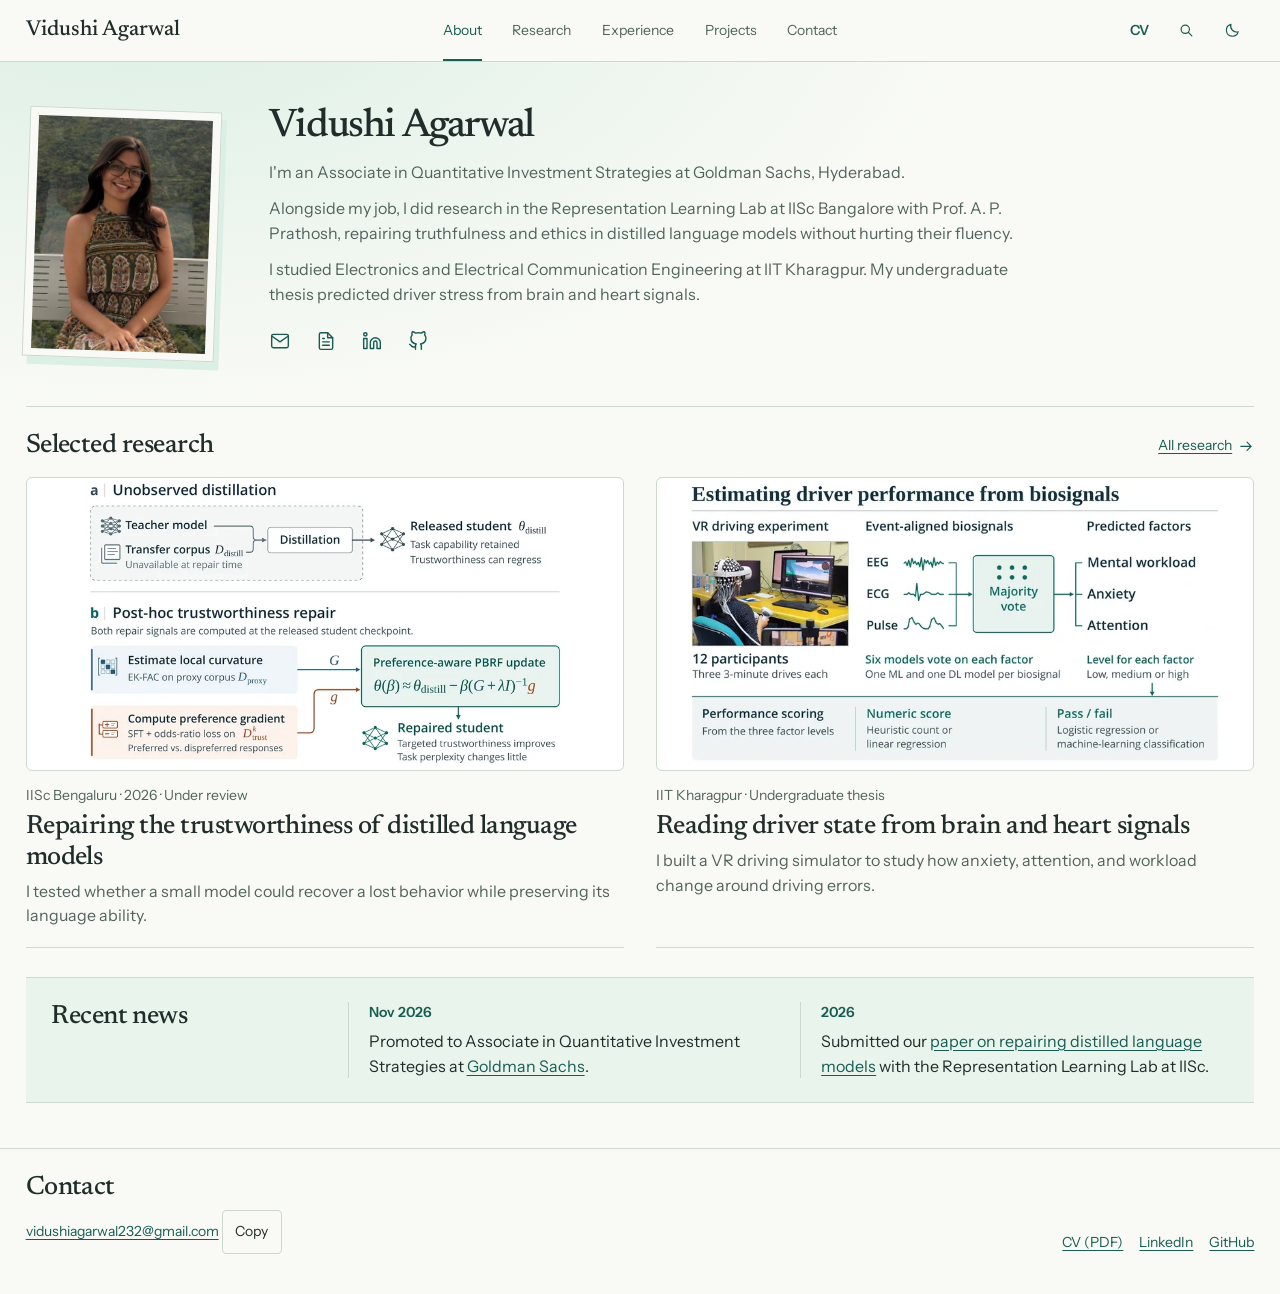
==== index.html @ 4d46fad3 "Publish personal website Five pages (About, Research, Experience, Projects, Contact) with a 404 page" ====
<!doctype html>
<html lang="en"><head><meta charset="utf-8"><meta name="viewport" content="width=device-width,initial-scale=1">
<link rel="preload" href="assets/fonts/newsreader.woff2" as="font" type="font/woff2" crossorigin><link rel="preload" href="assets/fonts/instrument-sans.woff2" as="font" type="font/woff2" crossorigin>
<link rel="icon" href="favicon.svg" type="image/svg+xml"><meta name="theme-color" content="#f9faf5">
<meta property="og:title" content="Vidushi Agarwal"><meta property="og:description" content="Vidushi Agarwal’s research on language model updates, biosignals, and machine learning systems."><meta property="og:type" content="website"><meta property="og:site_name" content="Vidushi Agarwal"><meta property="og:image" content="https://25-vidushi.github.io/assets/vidushi.jpg">
<title>Vidushi Agarwal</title><meta name="description" content="Vidushi Agarwal’s research on language model updates, biosignals, and machine learning systems.">
<script>try{const t=localStorage.getItem('theme');document.documentElement.dataset.theme=t||(matchMedia('(prefers-color-scheme:dark)').matches?'dark':'light')}catch{}</script>
<link href="styles.css?v=13" rel="stylesheet"><script src="site.js?v=13" defer></script></head>
<body><a class="skip" href="#main">Skip to content</a><header class="masthead"><div class="wrap bar">
  <a class="brand" href="index.html" aria-label="Vidushi Agarwal, home">Vidushi Agarwal</a>
  <nav id="nav" aria-label="Main navigation">
    <a href="index.html" aria-current="page">About</a>
    <a href="research.html">Research</a>
    <a href="experience.html">Experience</a>
    <a href="projects.html">Projects</a>
    <a href="contact.html">Contact</a>
  </nav>
  <div class="tools">
    <a href="assets/vidushi-agarwal-cv.pdf" aria-label="Read CV (PDF)" title="Read CV (PDF)">CV</a>
    <button id="search" aria-label="Search site" title="Search site (⌘/Ctrl K)"><svg class="icon" viewBox="0 0 24 24" aria-hidden="true"><circle cx="10.5" cy="10.5" r="6"/><path d="m15 15 5 5"/></svg></button>
    <button id="theme" aria-label="Dark mode" title="Dark mode" aria-pressed="false"><svg class="icon" viewBox="0 0 24 24" aria-hidden="true"><path class="moon" d="M20.6 14A8.5 8.5 0 0 1 10 3.4 8.7 8.7 0 1 0 20.6 14Z"/><g class="sun"><circle cx="12" cy="12" r="4"/><path d="M12 2v2m0 16v2M2 12h2m16 0h2M5 5l1.5 1.5m11 11L19 19M5 19l1.5-1.5m11-11L19 5"/></g></svg></button>
  </div>
</div></header>
<main id="main" class="wrap index"><section class="hero"><div class="intro"><h1>Vidushi Agarwal</h1>
<p>I'm an Associate in Quantitative Investment Strategies at Goldman Sachs, Hyderabad.</p>
<p>Alongside my job, I did research in the Representation Learning Lab at IISc Bangalore with Prof. A. P. Prathosh, repairing truthfulness and ethics in distilled language models without hurting their fluency.</p>
<p>I studied Electronics and Electrical Communication Engineering at IIT Kharagpur. My undergraduate thesis predicted driver stress from brain and heart signals.</p>
<div class="profile-links" role="group" aria-label="Contact and profiles">
  <a href="mailto:vidushiagarwal232@gmail.com" aria-label="Email Vidushi" title="Email Vidushi"><svg class="feather" aria-hidden="true" focusable="false"><use href="assets/feather.svg#mail"></use></svg></a>
  <a href="assets/vidushi-agarwal-cv.pdf" aria-label="Read CV (PDF)" title="Read CV (PDF)"><svg class="feather" aria-hidden="true" focusable="false"><use href="assets/feather.svg#file-text"></use></svg></a>
  <a href="https://www.linkedin.com/in/vidushi-agarwal-va/" aria-label="LinkedIn profile" title="LinkedIn profile"><svg class="feather" aria-hidden="true" focusable="false"><use href="assets/feather.svg#linkedin"></use></svg></a>
  <a href="https://github.com/25-vidushi" aria-label="GitHub profile" title="GitHub profile"><svg class="feather" aria-hidden="true" focusable="false"><use href="assets/feather.svg#github"></use></svg></a>
</div></div>
<div class="portrait"><img src="assets/vidushi.jpg" width="360" height="480" alt="Vidushi Agarwal outdoors"></div></section>
<section id="selected"><div class="section-heading"><h2>Selected research</h2><a href="research.html">All research <svg class="icon" viewBox="0 0 24 24" aria-hidden="true" fill="none" stroke="currentColor" stroke-width="1.65" stroke-linecap="round" stroke-linejoin="round"><path d="M4 12h15m-6-6 6 6-6 6"/></svg></a></div>
<div class="teasers">
<a class="teaser" href="research.html#p-distill"><img src="assets/trustworthiness-repair-800.webp" srcset="assets/trustworthiness-repair-800.webp 800w, assets/trustworthiness-repair.webp 1584w" sizes="(max-width: 760px) 100vw, 50vw" alt="Distillation and repair workflow. Proxy text estimates curvature, and preference pairs guide the update to the released student model." width="1584" height="960" decoding="async"><div><p class="meta">IISc Bengaluru · 2026 · Under review</p><h3>Repairing the trustworthiness of distilled language models</h3><p>I tested whether a small model could recover a lost behavior while preserving its language ability.</p></div></a>
<a class="teaser" href="research.html#p-bio"><img src="assets/driver-performance-800.webp" srcset="assets/driver-performance-800.webp 800w, assets/driver-performance.webp 1600w" sizes="(max-width: 760px) 100vw, 50vw" alt="VR driving experiment. Six models combine EEG, ECG and pulse signals to estimate workload, anxiety and attention." width="1600" height="857" decoding="async"><div><p class="meta">IIT Kharagpur · Undergraduate thesis</p><h3>Reading driver state from brain and heart signals</h3><p>I built a VR driving simulator to study how anxiety, attention, and workload change around driving errors.</p></div></a></div></section>
<section class="news" aria-labelledby="news-title">
  <h2 id="news-title">Recent news</h2>
  <ul>
    <li><time datetime="2026-11">Nov 2026</time><p>Promoted to Associate in Quantitative Investment Strategies at <a href="experience.html">Goldman Sachs</a>.</p></li>
    <li><time datetime="2026">2026</time><p>Submitted our <a href="research.html#p-distill">paper on repairing distilled language models</a> with the Representation Learning Lab at IISc.</p></li>
  </ul>
</section></main>
<footer class="wrap" id="contact"><div><h2>Contact</h2><a id="email-address" href="mailto:vidushiagarwal232@gmail.com">vidushiagarwal232@gmail.com</a> <button id="copy" type="button" aria-live="polite">Copy</button></div>
<div class="profiles"><a href="assets/vidushi-agarwal-cv.pdf">CV (PDF)</a><a href="https://www.linkedin.com/in/vidushi-agarwal-va/">LinkedIn</a><a href="https://github.com/25-vidushi">GitHub</a></div></footer>
<dialog id="finder" aria-label="Search site"><form method="dialog"><label for="query">Search the site</label><button aria-label="Close search">×</button></form><input type="search" id="query" placeholder="Search roles, projects, or papers"><ul id="results"></ul></dialog></body></html>
---- styles.css ----
@font-face {
  font-family: Newsreader;
  src: url("assets/fonts/newsreader.woff2") format("woff2");
  font-style: normal;
  font-weight: 200 800;
  font-display: swap;
}
@font-face {
  font-family: "Instrument Sans";
  src: url("assets/fonts/instrument-sans.woff2") format("woff2");
  font-style: normal;
  font-weight: 400 700;
  font-display: swap;
}
:root {
  color-scheme: light;
  --paper: #f9faf5;
  --ink: #202d2b;
  --soft: #52635e;
  --accent: #185c54;
  --on-accent: #fff;
  --line: #cdd8cf;
  --wash: #dcefe5;
  --lilac: #ebe7f6;
  --gutter: clamp(1rem, 2vw, 2rem);
  --title-size: 2.5rem;
  --heading-size: 1.65rem;
  --subheading-size: 1.18rem;
  --body-size: 1rem;
  --small-size: .875rem;
  --serif: Newsreader, Georgia, serif;
  --sans: "Instrument Sans", Arial, sans-serif;
}
:root[data-theme="dark"] {
  color-scheme: dark;
  --paper: #19211f;
  --ink: #eef2e9;
  --soft: #b2c1b9;
  --accent: #a1d7c6;
  --on-accent: #142c25;
  --line: #394b43;
  --wash: #243e33;
  --lilac: #35333f;
}
* { box-sizing: border-box; }
body { min-height: 100vh; margin: 0; color: var(--ink); font: 400 var(--body-size)/1.55 var(--sans); background: radial-gradient(ellipse 60rem 30rem at 10% -1rem,var(--wash),transparent 88%),var(--paper); }
h1,h2,h3,p,dl,dd,ul,figure { margin: 0; }
h1,h2,h3,.brand { font-family: var(--serif); font-weight: 500; }
h1 { font-size: var(--title-size); line-height: 1.1; letter-spacing: -.035em; }
h2,.teaser h3 { font-size: var(--heading-size); line-height: 1.15; letter-spacing: -.02em; }
h3 { font-size: var(--subheading-size); line-height: 1.3; }
a { color: var(--accent); text-decoration-thickness: 1px; text-underline-offset: .2em; }
a:hover { text-decoration: underline; }
button,input { font: inherit; color: inherit; }
button { cursor: pointer; }
button,a,input,summary { -webkit-tap-highlight-color: transparent; }
:focus-visible { outline: 2px solid var(--accent); outline-offset: 4px; }
img { max-width: 100%; display: block; height: auto; }
.icon { width: 1.04rem; height: 1.04rem; flex: none; }
.wrap { width: 100%; padding-inline: var(--gutter); }
.skip { position: absolute; top: -8rem; left: 1rem; }
.skip:focus { position: fixed; top: .4rem; z-index: 20; background: var(--paper); padding: .5rem; }
.masthead { position: sticky; top: 0; z-index: 8; background: var(--paper); border-bottom: 1px solid var(--line); }
html { scroll-padding-top: 5rem; }
.bar { display: grid; grid-template-columns: 1fr auto 1fr; align-items: center; }
.brand { white-space: nowrap; justify-self: start; color: var(--ink); font-size: 1.35rem; text-decoration: none; }
#nav,.tools,.section-heading,.profiles { display: flex; align-items: center; }
#nav { gap: clamp(.25rem,1.4vw,1.4rem); }
#nav a { position: relative; display: grid; align-items: center; padding: 0 .4rem; height: 3.8rem; color: var(--soft); font-size: var(--small-size); text-decoration: none; }
#nav a:hover,#nav a[aria-current] { color: var(--accent); }
#nav a:hover { text-decoration: underline; }
#nav a[aria-current]::after { position: absolute; content: ""; height: 2px; bottom: 0; inset-inline: .4rem; background: currentColor; }
.tools { justify-self: end; gap: .15rem; }
.tools button,.tools a { display: grid; place-items: center; width: 2.75rem; height: 2.75rem; padding: 0; border: 0; border-radius: 50%; background: transparent; color: var(--accent); }
.tools a { font-size: var(--small-size); font-weight: 600; text-decoration: none; }
.tools button:hover,.tools a:hover { background: var(--wash); }
.tools .icon { fill: none; stroke: currentColor; stroke-width: 1.7; stroke-linecap: round; stroke-linejoin: round; }
.sun,[data-theme="dark"] .moon { display: none; }
[data-theme="dark"] .sun { display: inline; }
main { padding-block: 2.7rem 2.8rem; }
main.index { padding-top: 0; }
.hero { display: grid; grid-template-columns: clamp(9rem, 15vw, 13rem) minmax(0, 68ch); align-items: center; gap: clamp(1.75rem, 4vw, 4rem); padding-block: 2.7rem; }
.intro { grid-column: 2; grid-row: 1; }
.intro p { color: var(--soft); margin-top: .7rem; }
.portrait { grid-column: 1; grid-row: 1; transform: rotate(2deg); border: 1px solid var(--line); padding: .48rem; background: var(--paper); box-shadow: 5px 8px 0 var(--wash); }
.portrait img { width: 100%; }
.feather { width: 1.25rem; height: 1.25rem; fill: none; stroke: currentColor; stroke-width: 1.7; stroke-linecap: round; stroke-linejoin: round; }
.profile-links { display: flex; gap: .125rem; margin: .75rem 0 0 -.65rem; }
.profile-links a { display: grid; place-items: center; width: 2.75rem; height: 2.75rem; color: var(--accent); border-radius: 50%; }
.profile-links a:hover,.profile-links a:focus-visible { background: var(--wash); }
.section-heading { justify-content: space-between; gap: 1rem; padding: 1.5rem 0 1rem; border-top: 1px solid var(--line); }
.section-heading a { display: inline-flex; align-items: center; gap: .35rem; font-size: var(--small-size); }
.teasers { display: grid; grid-template-columns: repeat(2, minmax(0, 1fr)); gap: clamp(1rem, 2.5vw, 2.5rem); }
.teaser { display: flex; flex-direction: column; gap: .85rem; color: inherit; text-decoration: none; padding-bottom: 1.2rem; border-bottom: 1px solid var(--line); }
.teaser img { width: 100%; height: clamp(12rem, 23vw, 21rem); object-fit: contain; background: white; border: 1px solid var(--line); border-radius: 6px; }
.teaser h3 { margin: .35rem 0; }
.teaser:hover { text-decoration: none; }
.teaser:hover h3 { color: var(--accent); text-decoration: underline; }
.teaser p:last-child { color: var(--soft); max-width: 60ch; }
.meta,.byline,figcaption,.news time { font-size: var(--small-size); color: var(--soft); }
.news { display: grid; grid-template-columns: minmax(12rem,.6fr) 2fr; gap: 2rem; padding: 1.5rem clamp(1rem,2vw,2rem); margin-top: 1.8rem; background: color-mix(in srgb, var(--wash) 55%, var(--paper)); border-block: 1px solid var(--line); }
.news ul,#results { list-style: none; padding: 0; }
.news ul { display: grid; grid-template-columns: repeat(2,minmax(0,1fr)); gap: 1.5rem; }
.news li { border-inline-start: 1px solid var(--line); padding-inline-start: 1.25rem; }
.news time { display: block; color: var(--accent); font-weight: 600; margin-bottom: .3rem; }
.news p { max-width: 42ch; }
footer { display: flex; justify-content: space-between; align-items: flex-end; flex-wrap: wrap; border-top: 1px solid var(--line); gap: 1rem; padding: 1.5rem 0 2.5rem; }
footer h2 { margin-bottom: .4rem; }
footer a { font-size: var(--small-size); }
.profiles { gap: 1rem; }
#copy { min-height: 2.75rem; background: transparent; border: 1px solid var(--line); border-radius: 4px; padding: .3rem .8rem; font-size: var(--small-size); }
.colophon-only { color: var(--soft); font-size: var(--small-size); }
.contact-page { display: grid; grid-template-columns: clamp(12rem,22vw,19rem) minmax(0,46rem); gap: clamp(2rem,6vw,6rem); align-items: center; min-height: calc(100vh - 14rem); padding-block: clamp(2.5rem,6vw,5rem); }
.contact-photo { margin: 0; padding: .5rem; background: var(--paper); border: 1px solid var(--line); box-shadow: 6px 9px 0 var(--wash); transform: rotate(-2deg); }
.contact-photo img { width: 100%; aspect-ratio: 3/4; object-fit: cover; border-radius: 0; }
.contact-body .opening { margin-bottom: 1.6rem; max-width: 52ch; }
.contact-links { display: grid; grid-template-columns: repeat(2,minmax(0,1fr)); gap: .75rem; list-style: none; padding: 0; margin: 0; }
.contact-links li { display: flex; align-items: stretch; min-width: 0; background: var(--paper); border: 1px solid var(--line); border-radius: 12px; transition: border-color 160ms ease-out, transform 160ms ease-out; }
.contact-links li:hover,.contact-links li:focus-within { border-color: var(--accent); }
.contact-links a { flex: 1; display: flex; align-items: center; gap: .85rem; min-width: 0; min-height: 4.2rem; padding: .7rem 1rem; color: var(--ink); text-decoration: none; }
.contact-links a:hover .contact-value { color: var(--accent); text-decoration: underline; }
.contact-links a > .feather:first-child { width: 1.3rem; height: 1.3rem; color: var(--accent); }
.contact-links a > span { display: grid; min-width: 0; }
.contact-label { font-size: var(--small-size); color: var(--soft); }
.contact-value { font-weight: 600; overflow-wrap: break-word; }
.contact-go { width: 1rem; height: 1rem; margin-left: auto; color: var(--soft); transition: transform 160ms ease-out, color 160ms ease-out; }
.contact-links a:hover .contact-go { transform: translate(2px,-2px); color: var(--accent); }
.contact-links li.contact-email { grid-column: 1/-1; background: color-mix(in srgb, var(--wash) 55%, var(--paper)); }
.contact-email .contact-value { font: 500 clamp(1.15rem,2vw,1.45rem)/1.25 var(--serif); }
.contact-email #copy { flex: none; align-self: center; margin-right: .8rem; padding: .3rem 1rem; border-radius: 999px; background: var(--paper); color: var(--accent); font-weight: 600; }
.contact-email #copy:hover { background: var(--wash); }
.cv-download { display: inline-flex; align-items: center; gap: .55rem; min-height: 2.75rem; margin-top: 1.1rem; padding: .5rem 1.1rem; border-radius: 999px; background: var(--accent); color: var(--on-accent); font-weight: 600; text-decoration: none; transition: transform 160ms ease-out; }
.cv-download:hover { text-decoration: none; transform: translateY(-1px); }
.cv-download .feather { width: 1.1rem; height: 1.1rem; }
.contact-where { margin-top: 1.2rem; }
@media (max-width: 760px) { .contact-page { grid-template-columns: 1fr; gap: 1.6rem; min-height: 0; } .contact-photo { width: 9rem; padding: .3rem; } }
@media (max-width: 480px) { .contact-links { grid-template-columns: 1fr; } }
.opening { margin-top: .7rem; color: var(--soft); max-width: 63ch; }
.study { border-top: 1px solid var(--line); }
.study { padding-block: 1.8rem .6rem; margin-top: 1.6rem; scroll-margin-top: 1rem; }
.paper-head h2 { margin: .4rem 0; max-width: 40ch; }
.study { display: grid; grid-template-columns: minmax(0,1fr) minmax(0,1fr); align-items: start; gap: clamp(1.5rem,3vw,2.75rem); }
.study-text { max-width: 68ch; }
.study-text > p { margin-top: .7rem; }
.paper-head + p { margin-top: 1rem; }
.study figure { margin-top: .2rem; }
.figure-link { display: block; padding: .5rem; background: #fff; border: 1px solid var(--line); border-radius: 8px; cursor: zoom-in; transition: border-color 160ms ease-out, box-shadow 160ms ease-out; }
.figure-link:hover { border-color: var(--accent); box-shadow: 0 6px 20px -10px #1b2b2640; }
.figure-link img { border-radius: 3px; }
.details-body p+p { margin-top: .7rem; }
.note { margin-top: 1rem; padding: .9rem 1.1rem; background: var(--lilac); font: 500 var(--subheading-size)/1.4 var(--serif); border-radius: 4px; }
.note strong { font-weight: 600; color: var(--accent); font-variant-numeric: tabular-nums; }
figure img { width: 100%; border-radius: 6px; }
figcaption { margin-top: .45rem; }
details { margin-top: 1rem; }
summary { cursor: pointer; width: fit-content; padding: .5rem 0; color: var(--accent); font-weight: 600; }
.details-body { padding: .6rem 0; max-width: 70ch; }
.experience h1,.projects h1 { margin-bottom: 1.2rem; }
.career { display: grid; grid-template-columns: minmax(0,1.3fr) minmax(0,1fr); align-items: start; gap: clamp(2rem,5vw,5rem); }
.career-label { padding-bottom: .6rem; border-bottom: 1px solid var(--line); color: var(--soft); font: 600 var(--small-size)/1 var(--sans); letter-spacing: .06em; text-transform: uppercase; }
.org { display: grid; grid-template-columns: 3.5rem minmax(0,1fr); gap: 1.1rem; padding-block: 1.4rem; }
.org + .org { border-top: 1px solid var(--line); }
.org-logo { width: 3.5rem; height: 3.5rem; padding: .4rem; object-fit: contain; background: #fff; border: 1px solid var(--line); border-radius: 10px; }
.org-logo.fill { padding: 0; }
.org-body { max-width: 66ch; }
.org h3 { font-size: var(--heading-size); line-height: 1.15; letter-spacing: -.02em; }
.org h4 { margin: 0; font: 600 1rem/1.35 var(--sans); }
.org .meta { margin-top: .15rem; }
.points { list-style: disc; display: grid; gap: .35rem; margin-top: .55rem; padding-left: 1.1rem; }
.points li::marker { color: var(--accent); }
.roles { list-style: none; margin: 1rem 0 0; padding: 0; }
.roles > li { position: relative; padding: 0 0 1.1rem 1.4rem; }
.roles > li:last-child { padding-bottom: 0; }
.roles > li::before { content: ""; position: absolute; left: 0; top: .42rem; width: 9px; height: 9px; border-radius: 50%; background: var(--accent); }
.roles > li:not(:last-child)::after { content: ""; position: absolute; left: 4px; top: 1.15rem; bottom: -.2rem; width: 1px; background: var(--line); }
.org-link { display: inline-block; margin-top: .7rem; font-size: var(--small-size); font-weight: 600; }
.org-link .feather { width: .9rem; height: .9rem; vertical-align: -.12rem; }
.block { margin-top: 2.6rem; }
.projects .opening { margin-top: -.5rem; }
.block > .career-label { margin-bottom: 1.2rem; }
.project-grid { display: grid; grid-template-columns: repeat(2,minmax(0,1fr)); gap: clamp(1rem,2.5vw,2rem); }
.project,.degree { padding: clamp(1.1rem,2vw,1.6rem); background: color-mix(in srgb, var(--wash) 30%, var(--paper)); border: 1px solid var(--line); border-radius: 12px; }
.project { display: flex; flex-direction: column; gap: .5rem; min-width: 0; }
.project h3 { font-size: var(--heading-size); line-height: 1.15; letter-spacing: -.02em; }
.project-lead { font: 400 var(--subheading-size)/1.4 var(--serif); max-width: 46ch; }
.project .points { margin-top: .2rem; max-width: 62ch; }
.chips { display: flex; flex-wrap: wrap; gap: .4rem; list-style: none; padding: 0; margin: .3rem 0 0; }
.chips li { padding: .2rem .6rem; border: 1px solid var(--line); border-radius: 999px; background: var(--paper); color: var(--soft); font-size: .8rem; }
.degree { display: grid; grid-template-columns: auto minmax(0,1.1fr) minmax(0,1fr); align-items: start; gap: clamp(1.2rem,3vw,2.5rem); }
.degree-logo { width: 4.5rem; height: auto; padding: .55rem; background: #fff; border: 1px solid var(--line); border-radius: 12px; }
.degree-main h3 { font-size: var(--heading-size); line-height: 1.15; letter-spacing: -.02em; margin-bottom: .35rem; }
.degree-main .meta { margin-top: .15rem; }
.degree-courses p:last-child { margin-top: .3rem; max-width: 60ch; }
.honor-grid { display: grid; grid-template-columns: repeat(3,minmax(0,1fr)); gap: clamp(1rem,2.5vw,2rem); list-style: none; padding: 0; margin: 0; }
#honors > .career-label { border-bottom: 0; padding-bottom: 0; margin-bottom: .8rem; }
.honor { padding-top: 1rem; border-top: 1px solid var(--line); }
.honor-name { display: flex; align-items: center; gap: .5rem; font: 600 var(--body-size)/1.35 var(--sans); }
.honor-name .feather { width: 1rem; height: 1rem; color: var(--accent); }
.honor-figure { margin: .35rem 0 .3rem; font: 500 clamp(1.6rem,2.4vw,2rem)/1.1 var(--serif); letter-spacing: -.03em; color: var(--accent); font-variant-numeric: tabular-nums; }
.honor p:last-child { max-width: 36ch; color: var(--soft); }
.service-grid { display: grid; grid-template-columns: repeat(2,minmax(0,1fr)); gap: clamp(1rem,2.5vw,2rem); }
.service-grid .org { padding-block: 0; border: 0; }
.service-grid .org h3 { font-size: var(--subheading-size); }
[data-theme="dark"] .org-logo,[data-theme="dark"] .degree-logo { background: #e9eee8; border-color: transparent; }
dialog { width: min(31rem,90%); border: 1px solid var(--line); border-radius: 8px; padding: 1.2rem; color: var(--ink); background: var(--paper); }
dialog::backdrop { background: #15282082; }
dialog form { display: flex; align-items: center; justify-content: space-between; margin-bottom: .7rem; }
dialog form button { background: transparent; border: 0; font-size: 1.6rem; }
dialog input { width: 100%; padding: .55rem; background: var(--paper); border: 1px solid var(--line); border-radius: 3px; }
#results { margin-top: .6rem; max-height: 40vh; overflow-y: auto; }
#results a { display: block; padding: .45rem .2rem; }
@media(max-width:960px) {
  .degree { grid-template-columns: auto minmax(0,1fr); }
  .degree-courses { grid-column: 2; }
  .honor-grid { grid-template-columns: 1fr; gap: 1.4rem; }
  .honor { display: grid; grid-template-columns: 9rem minmax(0,1fr); column-gap: 1.2rem; align-items: baseline; }
  .honor-name { grid-column: 1/-1; }
  .news { grid-template-columns: 1fr; gap: 1rem; }
}
@media(max-width:760px) {
  html { scroll-padding-top: 7rem; }
  .bar { grid-template-columns: 1fr auto; grid-template-areas: "brand tools" "nav nav"; }
  .brand { grid-area: brand; }
  .tools { grid-area: tools; }
  #nav { grid-area: nav; justify-content: space-between; gap: 0; border-top: 1px solid var(--line); }
  #nav a { padding-inline: .15rem; height: 2.75rem; }
  #nav a[aria-current]::after { inset-inline: .15rem; }
  .study { grid-template-columns: 1fr; gap: 0; }
  .study-text { display: contents; }
  .study-text > * { order: 2; }
  .study-text > .paper-head { order: 0; }
  .study figure { order: 1; margin-top: 1rem; }
  .career { grid-template-columns: 1fr; gap: 1.5rem; }

}
@media(max-width:600px) {
  .org { grid-template-columns: 2.75rem minmax(0,1fr); gap: .8rem; padding-block: 1.1rem; }
  .org-logo { width: 2.75rem; height: 2.75rem; padding: .3rem; border-radius: 8px; }

  main { padding-block: 1.6rem 2rem; }
  .hero { grid-template-columns: minmax(0,1fr) 4.6rem; gap: .6rem; padding-block: 1.8rem; }
  .intro { display: contents; }
  .portrait { grid-column: 2; grid-row: 1; padding: .18rem; }
  .intro>*:not(h1) { grid-column: 1/-1; }
  .intro p { margin-top: 0; }
  .profile-links { margin-top: 0; }
  .teasers { grid-template-columns: 1fr; }
  .teaser img { height: auto; }
  .news { grid-template-columns: 1fr; gap: .8rem; }
  .section-heading { padding-top: 1.1rem; }

  .news ul,.project-grid,.service-grid { grid-template-columns: 1fr; }
  .service-grid { gap: 1.4rem; }
  .degree { grid-template-columns: 1fr; }
  .degree-logo { width: 4rem; }
  .degree-courses { grid-column: auto; }
  .honor { grid-template-columns: 1fr; }
  .block { margin-top: 2rem; }
  .news ul { gap: .85rem; }
  .news li { padding: 0; border: 0; display: grid; grid-template-columns: 4.8rem minmax(0,1fr); gap: .6rem; }
  .news time { margin: .15rem 0 0; }
}

@media(max-width:360px) {
  :root { --gutter: .75rem; }
  .brand { font-size: var(--subheading-size); }
  .tools { gap: 0; }
}
@media (prefers-reduced-motion: reduce) { .contact-go,.contact-links li,.cv-download { transition: none; } .cv-download:hover { transform: none; } }
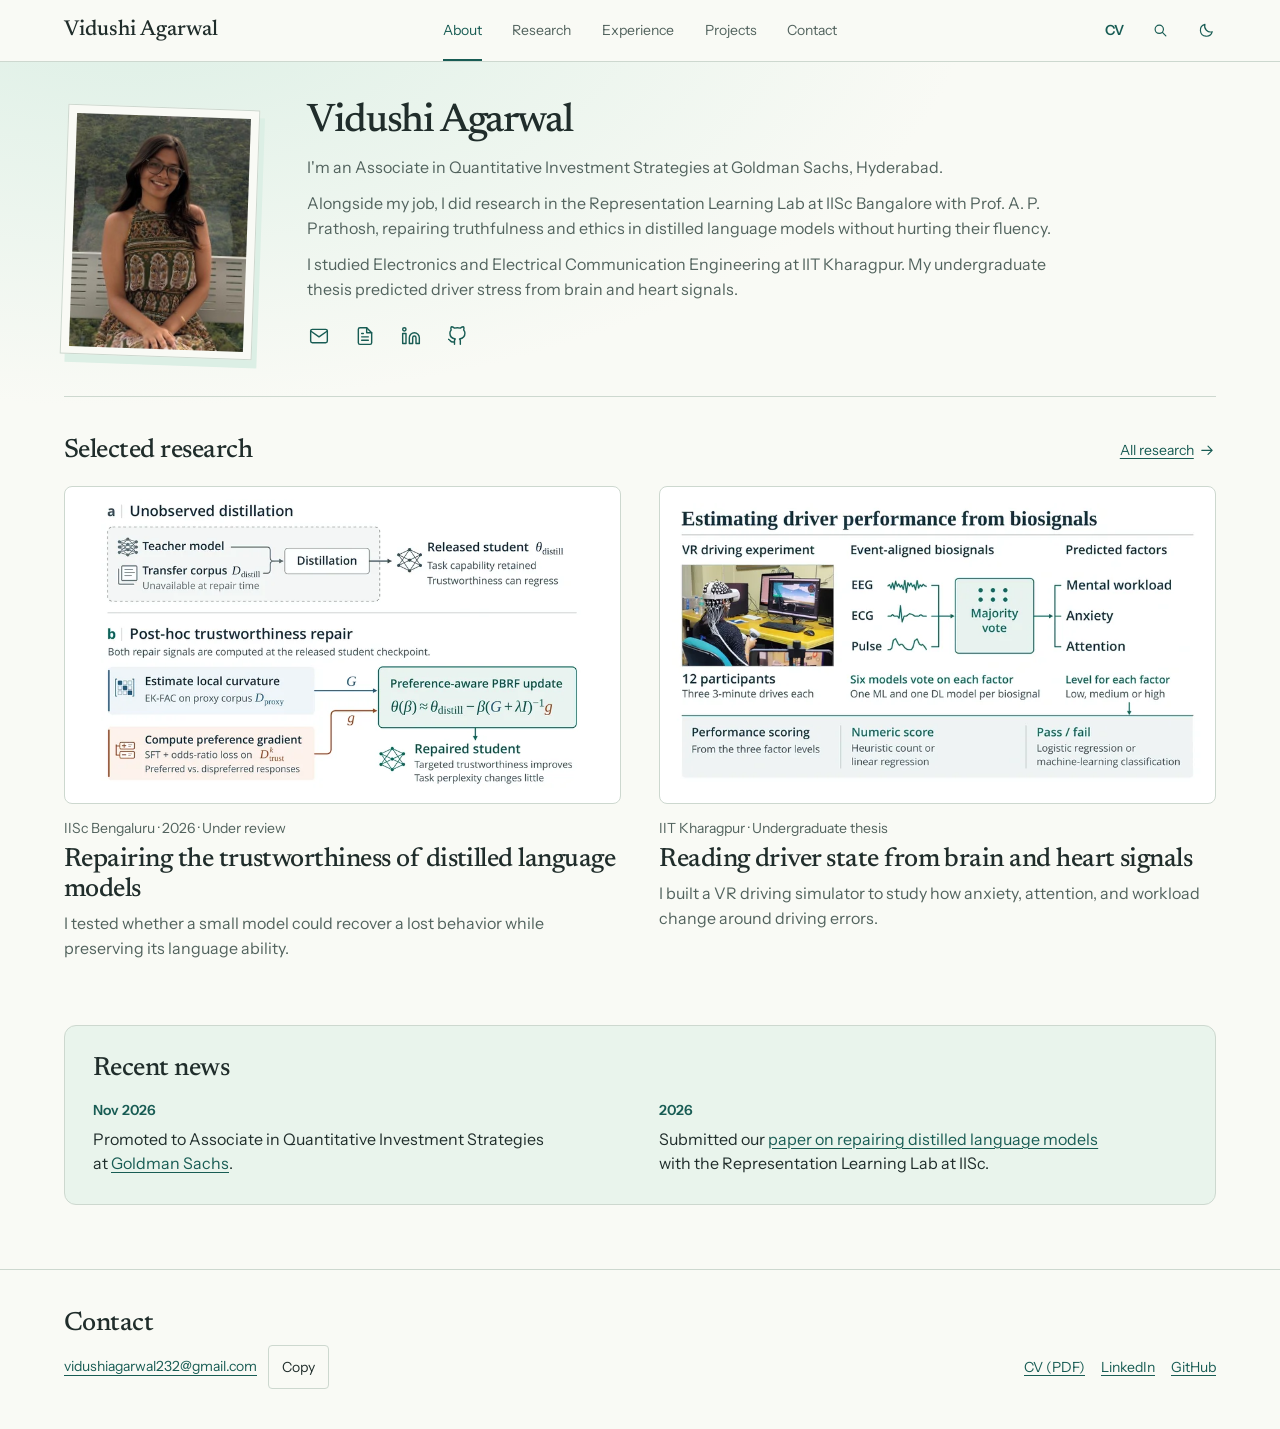
==== commit 0344ca6a: "Give the site consistent padding and alignment Cap content at 85rem with a responsive gutter so head" ====
--- a/index.html
+++ b/index.html
@@ -5,7 +5,7 @@
 <meta property="og:title" content="Vidushi Agarwal"><meta property="og:description" content="Vidushi Agarwal’s research on language model updates, biosignals, and machine learning systems."><meta property="og:type" content="website"><meta property="og:site_name" content="Vidushi Agarwal"><meta property="og:image" content="https://25-vidushi.github.io/assets/vidushi.jpg">
 <title>Vidushi Agarwal</title><meta name="description" content="Vidushi Agarwal’s research on language model updates, biosignals, and machine learning systems.">
 <script>try{const t=localStorage.getItem('theme');document.documentElement.dataset.theme=t||(matchMedia('(prefers-color-scheme:dark)').matches?'dark':'light')}catch{}</script>
-<link href="styles.css?v=13" rel="stylesheet"><script src="site.js?v=13" defer></script></head>
+<link href="styles.css?v=18" rel="stylesheet"><script src="site.js?v=13" defer></script></head>
 <body><a class="skip" href="#main">Skip to content</a><header class="masthead"><div class="wrap bar">
   <a class="brand" href="index.html" aria-label="Vidushi Agarwal, home">Vidushi Agarwal</a>
   <nav id="nav" aria-label="Main navigation">
@@ -34,8 +34,8 @@
 <div class="portrait"><img src="assets/vidushi.jpg" width="360" height="480" alt="Vidushi Agarwal outdoors"></div></section>
 <section id="selected"><div class="section-heading"><h2>Selected research</h2><a href="research.html">All research <svg class="icon" viewBox="0 0 24 24" aria-hidden="true" fill="none" stroke="currentColor" stroke-width="1.65" stroke-linecap="round" stroke-linejoin="round"><path d="M4 12h15m-6-6 6 6-6 6"/></svg></a></div>
 <div class="teasers">
-<a class="teaser" href="research.html#p-distill"><img src="assets/trustworthiness-repair-800.webp" srcset="assets/trustworthiness-repair-800.webp 800w, assets/trustworthiness-repair.webp 1584w" sizes="(max-width: 760px) 100vw, 50vw" alt="Distillation and repair workflow. Proxy text estimates curvature, and preference pairs guide the update to the released student model." width="1584" height="960" decoding="async"><div><p class="meta">IISc Bengaluru · 2026 · Under review</p><h3>Repairing the trustworthiness of distilled language models</h3><p>I tested whether a small model could recover a lost behavior while preserving its language ability.</p></div></a>
-<a class="teaser" href="research.html#p-bio"><img src="assets/driver-performance-800.webp" srcset="assets/driver-performance-800.webp 800w, assets/driver-performance.webp 1600w" sizes="(max-width: 760px) 100vw, 50vw" alt="VR driving experiment. Six models combine EEG, ECG and pulse signals to estimate workload, anxiety and attention." width="1600" height="857" decoding="async"><div><p class="meta">IIT Kharagpur · Undergraduate thesis</p><h3>Reading driver state from brain and heart signals</h3><p>I built a VR driving simulator to study how anxiety, attention, and workload change around driving errors.</p></div></a></div></section>
+<a class="teaser" href="research.html#p-distill"><img src="assets/trustworthiness-repair-800.webp" srcset="assets/trustworthiness-repair-800.webp 800w, assets/trustworthiness-repair.webp 1584w" sizes="(max-width: 600px) 100vw, min(50vw, 42rem)" alt="Distillation and repair workflow. Proxy text estimates curvature, and preference pairs guide the update to the released student model." width="1584" height="960" decoding="async"><div><p class="meta">IISc Bengaluru · 2026 · Under review</p><h3>Repairing the trustworthiness of distilled language models</h3><p>I tested whether a small model could recover a lost behavior while preserving its language ability.</p></div></a>
+<a class="teaser" href="research.html#p-bio"><img src="assets/driver-performance-800.webp" srcset="assets/driver-performance-800.webp 800w, assets/driver-performance.webp 1600w" sizes="(max-width: 600px) 100vw, min(50vw, 42rem)" alt="VR driving experiment. Six models combine EEG, ECG and pulse signals to estimate workload, anxiety and attention." width="1600" height="857" decoding="async"><div><p class="meta">IIT Kharagpur · Undergraduate thesis</p><h3>Reading driver state from brain and heart signals</h3><p>I built a VR driving simulator to study how anxiety, attention, and workload change around driving errors.</p></div></a></div></section>
 <section class="news" aria-labelledby="news-title">
   <h2 id="news-title">Recent news</h2>
   <ul>
@@ -43,6 +43,6 @@
     <li><time datetime="2026">2026</time><p>Submitted our <a href="research.html#p-distill">paper on repairing distilled language models</a> with the Representation Learning Lab at IISc.</p></li>
   </ul>
 </section></main>
-<footer class="wrap" id="contact"><div><h2>Contact</h2><a id="email-address" href="mailto:vidushiagarwal232@gmail.com">vidushiagarwal232@gmail.com</a> <button id="copy" type="button" aria-live="polite">Copy</button></div>
-<div class="profiles"><a href="assets/vidushi-agarwal-cv.pdf">CV (PDF)</a><a href="https://www.linkedin.com/in/vidushi-agarwal-va/">LinkedIn</a><a href="https://github.com/25-vidushi">GitHub</a></div></footer>
+<footer id="contact"><div class="wrap footer-inner"><div><h2>Contact</h2><a id="email-address" href="mailto:vidushiagarwal232@gmail.com">vidushiagarwal232@gmail.com</a> <button id="copy" type="button" aria-live="polite">Copy</button></div>
+<div class="profiles"><a href="assets/vidushi-agarwal-cv.pdf">CV (PDF)</a><a href="https://www.linkedin.com/in/vidushi-agarwal-va/">LinkedIn</a><a href="https://github.com/25-vidushi">GitHub</a></div></div></footer>
 <dialog id="finder" aria-label="Search site"><form method="dialog"><label for="query">Search the site</label><button aria-label="Close search">×</button></form><input type="search" id="query" placeholder="Search roles, projects, or papers"><ul id="results"></ul></dialog></body></html>
--- a/styles.css
+++ b/styles.css
@@ -22,7 +22,12 @@
   --line: #cdd8cf;
   --wash: #dcefe5;
   --lilac: #ebe7f6;
-  --gutter: clamp(1rem, 2vw, 2rem);
+  --gutter: clamp(1.25rem, 5vw, 5rem);
+  --content-max: 85rem;
+  --space-section: clamp(2.5rem, 5vw, 4rem);
+  --space-block: clamp(1.75rem, 3vw, 2.5rem);
+  --space-inner: clamp(1.25rem, 2.2vw, 1.75rem);
+  --grid-gap: clamp(1.25rem, 3vw, 2.5rem);
   --title-size: 2.5rem;
   --heading-size: 1.65rem;
   --subheading-size: 1.18rem;
@@ -43,7 +48,7 @@
   --lilac: #35333f;
 }
 * { box-sizing: border-box; }
-body { min-height: 100vh; margin: 0; color: var(--ink); font: 400 var(--body-size)/1.55 var(--sans); background: radial-gradient(ellipse 60rem 30rem at 10% -1rem,var(--wash),transparent 88%),var(--paper); }
+body { min-height: 100vh; margin: 0; color: var(--ink); font: 400 var(--body-size)/1.55 var(--sans); background: radial-gradient(ellipse 60rem 30rem at max(10%, calc(50% - 34rem)) -1rem,var(--wash),transparent 88%),var(--paper); }
 h1,h2,h3,p,dl,dd,ul,figure { margin: 0; }
 h1,h2,h3,.brand { font-family: var(--serif); font-weight: 500; }
 h1 { font-size: var(--title-size); line-height: 1.1; letter-spacing: -.035em; }
@@ -57,7 +62,7 @@
 :focus-visible { outline: 2px solid var(--accent); outline-offset: 4px; }
 img { max-width: 100%; display: block; height: auto; }
 .icon { width: 1.04rem; height: 1.04rem; flex: none; }
-.wrap { width: 100%; padding-inline: var(--gutter); }
+.wrap { width: 100%; max-width: calc(var(--content-max) + 2 * var(--gutter)); margin-inline: auto; padding-inline: var(--gutter); }
 .skip { position: absolute; top: -8rem; left: 1rem; }
 .skip:focus { position: fixed; top: .4rem; z-index: 20; background: var(--paper); padding: .5rem; }
 .masthead { position: sticky; top: 0; z-index: 8; background: var(--paper); border-bottom: 1px solid var(--line); }
@@ -70,16 +75,17 @@
 #nav a:hover,#nav a[aria-current] { color: var(--accent); }
 #nav a:hover { text-decoration: underline; }
 #nav a[aria-current]::after { position: absolute; content: ""; height: 2px; bottom: 0; inset-inline: .4rem; background: currentColor; }
-.tools { justify-self: end; gap: .15rem; }
+.tools { justify-self: end; gap: .15rem; margin-inline-end: -.8rem; }
 .tools button,.tools a { display: grid; place-items: center; width: 2.75rem; height: 2.75rem; padding: 0; border: 0; border-radius: 50%; background: transparent; color: var(--accent); }
 .tools a { font-size: var(--small-size); font-weight: 600; text-decoration: none; }
 .tools button:hover,.tools a:hover { background: var(--wash); }
 .tools .icon { fill: none; stroke: currentColor; stroke-width: 1.7; stroke-linecap: round; stroke-linejoin: round; }
 .sun,[data-theme="dark"] .moon { display: none; }
 [data-theme="dark"] .sun { display: inline; }
-main { padding-block: 2.7rem 2.8rem; }
+main { padding-block: var(--space-block) var(--space-section); }
 main.index { padding-top: 0; }
-.hero { display: grid; grid-template-columns: clamp(9rem, 15vw, 13rem) minmax(0, 68ch); align-items: center; gap: clamp(1.75rem, 4vw, 4rem); padding-block: 2.7rem; }
+.hero { display: grid; grid-template-columns: clamp(9rem, 15vw, 13rem) minmax(0, 68ch); align-items: start; gap: clamp(1.75rem, 4vw, 4rem); padding-block: var(--space-block); }
+.hero .portrait { margin-top: .4rem; }
 .intro { grid-column: 2; grid-row: 1; }
 .intro p { color: var(--soft); margin-top: .7rem; }
 .portrait { grid-column: 1; grid-row: 1; transform: rotate(2deg); border: 1px solid var(--line); padding: .48rem; background: var(--paper); box-shadow: 5px 8px 0 var(--wash); }
@@ -88,28 +94,29 @@
 .profile-links { display: flex; gap: .125rem; margin: .75rem 0 0 -.65rem; }
 .profile-links a { display: grid; place-items: center; width: 2.75rem; height: 2.75rem; color: var(--accent); border-radius: 50%; }
 .profile-links a:hover,.profile-links a:focus-visible { background: var(--wash); }
-.section-heading { justify-content: space-between; gap: 1rem; padding: 1.5rem 0 1rem; border-top: 1px solid var(--line); }
+.section-heading { justify-content: space-between; gap: 1rem; padding: var(--space-block) 0 1.25rem; border-top: 1px solid var(--line); }
 .section-heading a { display: inline-flex; align-items: center; gap: .35rem; font-size: var(--small-size); }
-.teasers { display: grid; grid-template-columns: repeat(2, minmax(0, 1fr)); gap: clamp(1rem, 2.5vw, 2.5rem); }
-.teaser { display: flex; flex-direction: column; gap: .85rem; color: inherit; text-decoration: none; padding-bottom: 1.2rem; border-bottom: 1px solid var(--line); }
-.teaser img { width: 100%; height: clamp(12rem, 23vw, 21rem); object-fit: contain; background: white; border: 1px solid var(--line); border-radius: 6px; }
+.teasers { display: grid; grid-template-columns: repeat(2, minmax(0, 1fr)); gap: var(--grid-gap); }
+.teaser { display: flex; flex-direction: column; gap: .85rem; color: inherit; text-decoration: none; }
+.teaser img { width: 100%; aspect-ratio: 7 / 4; object-fit: contain; padding: .75rem; background: #fff; border: 1px solid var(--line); border-radius: 8px; }
 .teaser h3 { margin: .35rem 0; }
 .teaser:hover { text-decoration: none; }
 .teaser:hover h3 { color: var(--accent); text-decoration: underline; }
 .teaser p:last-child { color: var(--soft); max-width: 60ch; }
 .meta,.byline,figcaption,.news time { font-size: var(--small-size); color: var(--soft); }
-.news { display: grid; grid-template-columns: minmax(12rem,.6fr) 2fr; gap: 2rem; padding: 1.5rem clamp(1rem,2vw,2rem); margin-top: 1.8rem; background: color-mix(in srgb, var(--wash) 55%, var(--paper)); border-block: 1px solid var(--line); }
+.news { display: grid; grid-template-columns: 1fr; row-gap: 1rem; padding: var(--space-inner); margin-top: var(--space-section); border-radius: 12px; border: 1px solid var(--line); background: color-mix(in srgb, var(--wash) 55%, var(--paper)); }
 .news ul,#results { list-style: none; padding: 0; }
-.news ul { display: grid; grid-template-columns: repeat(2,minmax(0,1fr)); gap: 1.5rem; }
-.news li { border-inline-start: 1px solid var(--line); padding-inline-start: 1.25rem; }
+.news ul { display: grid; grid-template-columns: repeat(2,minmax(0,1fr)); gap: var(--grid-gap); }
 .news time { display: block; color: var(--accent); font-weight: 600; margin-bottom: .3rem; }
 .news p { max-width: 42ch; }
-footer { display: flex; justify-content: space-between; align-items: flex-end; flex-wrap: wrap; border-top: 1px solid var(--line); gap: 1rem; padding: 1.5rem 0 2.5rem; }
+footer { border-top: 1px solid var(--line); }
+.footer-inner { display: flex; justify-content: space-between; align-items: last baseline; flex-wrap: wrap; gap: 1rem; padding-block: var(--space-block) 2.5rem; }
 footer h2 { margin-bottom: .4rem; }
 footer a { font-size: var(--small-size); }
 .profiles { gap: 1rem; }
-#copy { min-height: 2.75rem; background: transparent; border: 1px solid var(--line); border-radius: 4px; padding: .3rem .8rem; font-size: var(--small-size); }
+#copy { margin-inline-start: .5rem; min-height: 2.75rem; background: transparent; border: 1px solid var(--line); border-radius: 4px; padding: .3rem .8rem; font-size: var(--small-size); }
 .colophon-only { color: var(--soft); font-size: var(--small-size); }
+.colophon-only .wrap { padding-block: 1.5rem 2.5rem; }
 .contact-page { display: grid; grid-template-columns: clamp(12rem,22vw,19rem) minmax(0,46rem); gap: clamp(2rem,6vw,6rem); align-items: center; min-height: calc(100vh - 14rem); padding-block: clamp(2.5rem,6vw,5rem); }
 .contact-photo { margin: 0; padding: .5rem; background: var(--paper); border: 1px solid var(--line); box-shadow: 6px 9px 0 var(--wash); transform: rotate(-2deg); }
 .contact-photo img { width: 100%; aspect-ratio: 3/4; object-fit: cover; border-radius: 0; }
@@ -137,13 +144,12 @@
 @media (max-width: 480px) { .contact-links { grid-template-columns: 1fr; } }
 .opening { margin-top: .7rem; color: var(--soft); max-width: 63ch; }
 .study { border-top: 1px solid var(--line); }
-.study { padding-block: 1.8rem .6rem; margin-top: 1.6rem; scroll-margin-top: 1rem; }
+.study { padding-block: var(--space-block) 0; margin-top: var(--space-block); scroll-margin-top: 1rem; }
 .paper-head h2 { margin: .4rem 0; max-width: 40ch; }
-.study { display: grid; grid-template-columns: minmax(0,1fr) minmax(0,1fr); align-items: start; gap: clamp(1.5rem,3vw,2.75rem); }
+.study { display: grid; grid-template-columns: minmax(0,1fr) minmax(0,1fr); align-items: start; gap: clamp(1.5rem,4vw,3.5rem); }
 .study-text { max-width: 68ch; }
 .study-text > p { margin-top: .7rem; }
 .paper-head + p { margin-top: 1rem; }
-.study figure { margin-top: .2rem; }
 .figure-link { display: block; padding: .5rem; background: #fff; border: 1px solid var(--line); border-radius: 8px; cursor: zoom-in; transition: border-color 160ms ease-out, box-shadow 160ms ease-out; }
 .figure-link:hover { border-color: var(--accent); box-shadow: 0 6px 20px -10px #1b2b2640; }
 .figure-link img { border-radius: 3px; }
@@ -156,12 +162,13 @@
 summary { cursor: pointer; width: fit-content; padding: .5rem 0; color: var(--accent); font-weight: 600; }
 .details-body { padding: .6rem 0; max-width: 70ch; }
 .experience h1,.projects h1 { margin-bottom: 1.2rem; }
-.career { display: grid; grid-template-columns: minmax(0,1.3fr) minmax(0,1fr); align-items: start; gap: clamp(2rem,5vw,5rem); }
+.career { display: grid; grid-template-columns: minmax(0,1.3fr) minmax(0,1fr); align-items: start; gap: clamp(2rem,5vw,4.5rem); }
 .career-label { padding-bottom: .6rem; border-bottom: 1px solid var(--line); color: var(--soft); font: 600 var(--small-size)/1 var(--sans); letter-spacing: .06em; text-transform: uppercase; }
 .org { display: grid; grid-template-columns: 3.5rem minmax(0,1fr); gap: 1.1rem; padding-block: 1.4rem; }
 .org + .org { border-top: 1px solid var(--line); }
+.org:last-child { padding-bottom: 0; }
+@media (min-width: 1101px) { .career > section:last-child { position: sticky; top: 5.3rem; } }
 .org-logo { width: 3.5rem; height: 3.5rem; padding: .4rem; object-fit: contain; background: #fff; border: 1px solid var(--line); border-radius: 10px; }
-.org-logo.fill { padding: 0; }
 .org-body { max-width: 66ch; }
 .org h3 { font-size: var(--heading-size); line-height: 1.15; letter-spacing: -.02em; }
 .org h4 { margin: 0; font: 600 1rem/1.35 var(--sans); }
@@ -175,15 +182,16 @@
 .roles > li:not(:last-child)::after { content: ""; position: absolute; left: 4px; top: 1.15rem; bottom: -.2rem; width: 1px; background: var(--line); }
 .org-link { display: inline-block; margin-top: .7rem; font-size: var(--small-size); font-weight: 600; }
 .org-link .feather { width: .9rem; height: .9rem; vertical-align: -.12rem; }
-.block { margin-top: 2.6rem; }
+.block { margin-top: var(--space-section); }
 .projects .opening { margin-top: -.5rem; }
 .block > .career-label { margin-bottom: 1.2rem; }
-.project-grid { display: grid; grid-template-columns: repeat(2,minmax(0,1fr)); gap: clamp(1rem,2.5vw,2rem); }
-.project,.degree { padding: clamp(1.1rem,2vw,1.6rem); background: color-mix(in srgb, var(--wash) 30%, var(--paper)); border: 1px solid var(--line); border-radius: 12px; }
+.project-grid { display: grid; grid-template-columns: repeat(2,minmax(0,1fr)); gap: var(--grid-gap); }
+.project,.degree { padding: var(--space-inner); background: color-mix(in srgb, var(--wash) 30%, var(--paper)); border: 1px solid var(--line); border-radius: 12px; }
 .project { display: flex; flex-direction: column; gap: .5rem; min-width: 0; }
 .project h3 { font-size: var(--heading-size); line-height: 1.15; letter-spacing: -.02em; }
-.project-lead { font: 400 var(--subheading-size)/1.4 var(--serif); max-width: 46ch; }
+.project-lead { font: 400 var(--subheading-size)/1.4 var(--serif); max-width: 62ch; }
 .project .points { margin-top: .2rem; max-width: 62ch; }
+.nowrap { white-space: nowrap; }
 .chips { display: flex; flex-wrap: wrap; gap: .4rem; list-style: none; padding: 0; margin: .3rem 0 0; }
 .chips li { padding: .2rem .6rem; border: 1px solid var(--line); border-radius: 999px; background: var(--paper); color: var(--soft); font-size: .8rem; }
 .degree { display: grid; grid-template-columns: auto minmax(0,1.1fr) minmax(0,1fr); align-items: start; gap: clamp(1.2rem,3vw,2.5rem); }
@@ -191,14 +199,15 @@
 .degree-main h3 { font-size: var(--heading-size); line-height: 1.15; letter-spacing: -.02em; margin-bottom: .35rem; }
 .degree-main .meta { margin-top: .15rem; }
 .degree-courses p:last-child { margin-top: .3rem; max-width: 60ch; }
-.honor-grid { display: grid; grid-template-columns: repeat(3,minmax(0,1fr)); gap: clamp(1rem,2.5vw,2rem); list-style: none; padding: 0; margin: 0; }
+.honor-grid { display: grid; grid-template-columns: repeat(3,minmax(0,1fr)); gap: var(--grid-gap); list-style: none; padding: 0; margin: 0; }
+@media (min-width: 961px) { .honor { display: grid; grid-row: span 3; grid-template-rows: subgrid; row-gap: 0; } }
 #honors > .career-label { border-bottom: 0; padding-bottom: 0; margin-bottom: .8rem; }
 .honor { padding-top: 1rem; border-top: 1px solid var(--line); }
 .honor-name { display: flex; align-items: center; gap: .5rem; font: 600 var(--body-size)/1.35 var(--sans); }
 .honor-name .feather { width: 1rem; height: 1rem; color: var(--accent); }
 .honor-figure { margin: .35rem 0 .3rem; font: 500 clamp(1.6rem,2.4vw,2rem)/1.1 var(--serif); letter-spacing: -.03em; color: var(--accent); font-variant-numeric: tabular-nums; }
 .honor p:last-child { max-width: 36ch; color: var(--soft); }
-.service-grid { display: grid; grid-template-columns: repeat(2,minmax(0,1fr)); gap: clamp(1rem,2.5vw,2rem); }
+.service-grid { display: grid; grid-template-columns: repeat(2,minmax(0,1fr)); gap: var(--grid-gap); }
 .service-grid .org { padding-block: 0; border: 0; }
 .service-grid .org h3 { font-size: var(--subheading-size); }
 [data-theme="dark"] .org-logo,[data-theme="dark"] .degree-logo { background: #e9eee8; border-color: transparent; }
@@ -215,14 +224,17 @@
   .honor-grid { grid-template-columns: 1fr; gap: 1.4rem; }
   .honor { display: grid; grid-template-columns: 9rem minmax(0,1fr); column-gap: 1.2rem; align-items: baseline; }
   .honor-name { grid-column: 1/-1; }
-  .news { grid-template-columns: 1fr; gap: 1rem; }
-}
-@media(max-width:760px) {
+}
+@media(max-width:1100px) {
+  .career { grid-template-columns: 1fr; gap: var(--space-block); }
+}
+@media(max-width:900px) {
   html { scroll-padding-top: 7rem; }
   .bar { grid-template-columns: 1fr auto; grid-template-areas: "brand tools" "nav nav"; }
   .brand { grid-area: brand; }
   .tools { grid-area: tools; }
-  #nav { grid-area: nav; justify-content: space-between; gap: 0; border-top: 1px solid var(--line); }
+  #nav { grid-area: nav; justify-content: flex-start; gap: clamp(1rem, 3vw, 2rem); border-top: 1px solid var(--line); }
+  .project-grid, .service-grid { grid-template-columns: 1fr; }
   #nav a { padding-inline: .15rem; height: 2.75rem; }
   #nav a[aria-current]::after { inset-inline: .15rem; }
   .study { grid-template-columns: 1fr; gap: 0; }
@@ -230,40 +242,49 @@
   .study-text > * { order: 2; }
   .study-text > .paper-head { order: 0; }
   .study figure { order: 1; margin-top: 1rem; }
-  .career { grid-template-columns: 1fr; gap: 1.5rem; }
-
+  .study-text > :not(.paper-head) { max-width: 68ch; }
 }
 @media(max-width:600px) {
   .org { grid-template-columns: 2.75rem minmax(0,1fr); gap: .8rem; padding-block: 1.1rem; }
   .org-logo { width: 2.75rem; height: 2.75rem; padding: .3rem; border-radius: 8px; }
 
-  main { padding-block: 1.6rem 2rem; }
-  .hero { grid-template-columns: minmax(0,1fr) 4.6rem; gap: .6rem; padding-block: 1.8rem; }
+  .hero { grid-template-columns: minmax(0,1fr) 4.6rem; gap: .6rem; align-items: center; }
+  .hero .portrait { margin-top: 0; }
+  .org { row-gap: 0; }
+  .org-body { display: contents; }
+  .org-body > * { grid-column: 1 / -1; }
+  .org-logo { grid-row: 1 / span 2; align-self: center; }
+  .org h3, .org-body > .meta:first-of-type { grid-column: 2; }
+  .service-grid .org h3 { grid-row: 1 / span 2; align-self: center; }
   .intro { display: contents; }
   .portrait { grid-column: 2; grid-row: 1; padding: .18rem; }
   .intro>*:not(h1) { grid-column: 1/-1; }
   .intro p { margin-top: 0; }
   .profile-links { margin-top: 0; }
   .teasers { grid-template-columns: 1fr; }
-  .teaser img { height: auto; }
-  .news { grid-template-columns: 1fr; gap: .8rem; }
-  .section-heading { padding-top: 1.1rem; }
 
-  .news ul,.project-grid,.service-grid { grid-template-columns: 1fr; }
+  .news ul { grid-template-columns: 1fr; }
+  #nav { justify-content: space-between; gap: 0; }
   .service-grid { gap: 1.4rem; }
   .degree { grid-template-columns: 1fr; }
   .degree-logo { width: 4rem; }
   .degree-courses { grid-column: auto; }
   .honor { grid-template-columns: 1fr; }
-  .block { margin-top: 2rem; }
   .news ul { gap: .85rem; }
-  .news li { padding: 0; border: 0; display: grid; grid-template-columns: 4.8rem minmax(0,1fr); gap: .6rem; }
+  .news li { display: grid; grid-template-columns: 4.8rem minmax(0,1fr); gap: .6rem; }
   .news time { margin: .15rem 0 0; }
 }
 
 @media(max-width:360px) {
-  :root { --gutter: .75rem; }
   .brand { font-size: var(--subheading-size); }
   .tools { gap: 0; }
+  #nav a { padding-inline: .1rem; font-size: .8125rem; }
+  #nav a[aria-current]::after { inset-inline: .1rem; }
 }
 @media (prefers-reduced-motion: reduce) { .contact-go,.contact-links li,.cv-download { transition: none; } .cv-download:hover { transform: none; } }
+/* Phones: thumb-sized targets for standalone links, and a non-sticky header on short landscape screens */
+@media (pointer: coarse), (max-width: 760px) {
+  footer a, footer .profiles a, .section-heading a, .org-link, .degree-main .org-link { display: inline-flex; align-items: center; min-height: 2.75rem; }
+  footer .profiles { gap: 1.25rem; }
+}
+@media (max-height: 500px) and (orientation: landscape) { .masthead { position: static; } html { scroll-padding-top: 1rem; } }
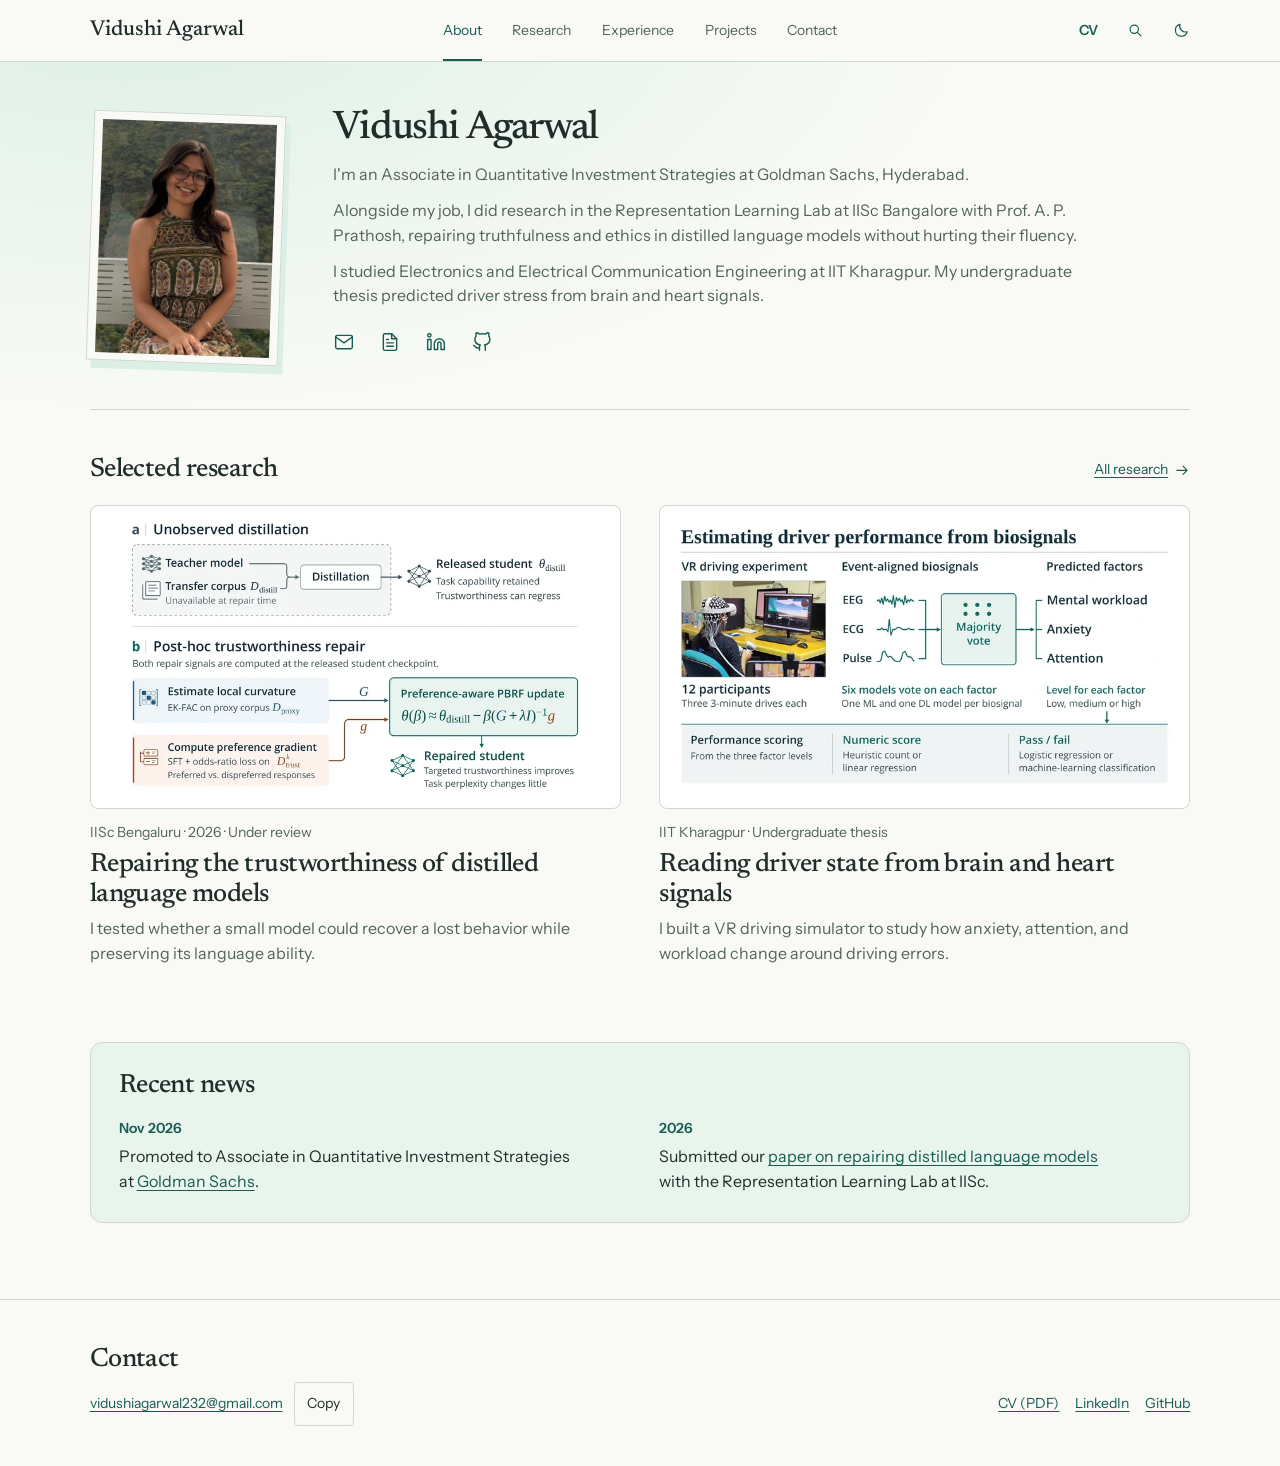
==== commit 9c09012f: "Add more padding for a cleaner layout Narrow content to 72rem with a wider responsive gutter and roo" ====
--- a/index.html
+++ b/index.html
@@ -5,7 +5,7 @@
 <meta property="og:title" content="Vidushi Agarwal"><meta property="og:description" content="Vidushi Agarwal’s research on language model updates, biosignals, and machine learning systems."><meta property="og:type" content="website"><meta property="og:site_name" content="Vidushi Agarwal"><meta property="og:image" content="https://25-vidushi.github.io/assets/vidushi.jpg">
 <title>Vidushi Agarwal</title><meta name="description" content="Vidushi Agarwal’s research on language model updates, biosignals, and machine learning systems.">
 <script>try{const t=localStorage.getItem('theme');document.documentElement.dataset.theme=t||(matchMedia('(prefers-color-scheme:dark)').matches?'dark':'light')}catch{}</script>
-<link href="styles.css?v=18" rel="stylesheet"><script src="site.js?v=13" defer></script></head>
+<link href="styles.css?v=21" rel="stylesheet"><script src="site.js?v=13" defer></script></head>
 <body><a class="skip" href="#main">Skip to content</a><header class="masthead"><div class="wrap bar">
   <a class="brand" href="index.html" aria-label="Vidushi Agarwal, home">Vidushi Agarwal</a>
   <nav id="nav" aria-label="Main navigation">
@@ -34,8 +34,8 @@
 <div class="portrait"><img src="assets/vidushi.jpg" width="360" height="480" alt="Vidushi Agarwal outdoors"></div></section>
 <section id="selected"><div class="section-heading"><h2>Selected research</h2><a href="research.html">All research <svg class="icon" viewBox="0 0 24 24" aria-hidden="true" fill="none" stroke="currentColor" stroke-width="1.65" stroke-linecap="round" stroke-linejoin="round"><path d="M4 12h15m-6-6 6 6-6 6"/></svg></a></div>
 <div class="teasers">
-<a class="teaser" href="research.html#p-distill"><img src="assets/trustworthiness-repair-800.webp" srcset="assets/trustworthiness-repair-800.webp 800w, assets/trustworthiness-repair.webp 1584w" sizes="(max-width: 600px) 100vw, min(50vw, 42rem)" alt="Distillation and repair workflow. Proxy text estimates curvature, and preference pairs guide the update to the released student model." width="1584" height="960" decoding="async"><div><p class="meta">IISc Bengaluru · 2026 · Under review</p><h3>Repairing the trustworthiness of distilled language models</h3><p>I tested whether a small model could recover a lost behavior while preserving its language ability.</p></div></a>
-<a class="teaser" href="research.html#p-bio"><img src="assets/driver-performance-800.webp" srcset="assets/driver-performance-800.webp 800w, assets/driver-performance.webp 1600w" sizes="(max-width: 600px) 100vw, min(50vw, 42rem)" alt="VR driving experiment. Six models combine EEG, ECG and pulse signals to estimate workload, anxiety and attention." width="1600" height="857" decoding="async"><div><p class="meta">IIT Kharagpur · Undergraduate thesis</p><h3>Reading driver state from brain and heart signals</h3><p>I built a VR driving simulator to study how anxiety, attention, and workload change around driving errors.</p></div></a></div></section>
+<a class="teaser" href="research.html#p-distill"><img src="assets/trustworthiness-repair-800.webp" srcset="assets/trustworthiness-repair-800.webp 800w, assets/trustworthiness-repair.webp 1584w" sizes="(max-width: 820px) 100vw, 36rem" alt="Distillation and repair workflow. Proxy text estimates curvature, and preference pairs guide the update to the released student model." width="1584" height="960" decoding="async"><div><p class="meta">IISc Bengaluru · 2026 · Under review</p><h3>Repairing the trustworthiness of distilled language models</h3><p>I tested whether a small model could recover a lost behavior while preserving its language ability.</p></div></a>
+<a class="teaser" href="research.html#p-bio"><img src="assets/driver-performance-800.webp" srcset="assets/driver-performance-800.webp 800w, assets/driver-performance.webp 1600w" sizes="(max-width: 820px) 100vw, 36rem" alt="VR driving experiment. Six models combine EEG, ECG and pulse signals to estimate workload, anxiety and attention." width="1600" height="857" decoding="async"><div><p class="meta">IIT Kharagpur · Undergraduate thesis</p><h3>Reading driver state from brain and heart signals</h3><p>I built a VR driving simulator to study how anxiety, attention, and workload change around driving errors.</p></div></a></div></section>
 <section class="news" aria-labelledby="news-title">
   <h2 id="news-title">Recent news</h2>
   <ul>
--- a/styles.css
+++ b/styles.css
@@ -22,10 +22,10 @@
   --line: #cdd8cf;
   --wash: #dcefe5;
   --lilac: #ebe7f6;
-  --gutter: clamp(1.25rem, 5vw, 5rem);
-  --content-max: 85rem;
-  --space-section: clamp(2.5rem, 5vw, 4rem);
-  --space-block: clamp(1.75rem, 3vw, 2.5rem);
+  --gutter: clamp(1.25rem, 7vw, 7rem);
+  --content-max: 72rem;
+  --space-section: clamp(3rem, 6vw, 5rem);
+  --space-block: clamp(2rem, 3.5vw, 3rem);
   --space-inner: clamp(1.25rem, 2.2vw, 1.75rem);
   --grid-gap: clamp(1.25rem, 3vw, 2.5rem);
   --title-size: 2.5rem;
@@ -167,7 +167,7 @@
 .org { display: grid; grid-template-columns: 3.5rem minmax(0,1fr); gap: 1.1rem; padding-block: 1.4rem; }
 .org + .org { border-top: 1px solid var(--line); }
 .org:last-child { padding-bottom: 0; }
-@media (min-width: 1101px) { .career > section:last-child { position: sticky; top: 5.3rem; } }
+@media (min-width: 1201px) { .career > section:last-child { position: sticky; top: 5.3rem; } }
 .org-logo { width: 3.5rem; height: 3.5rem; padding: .4rem; object-fit: contain; background: #fff; border: 1px solid var(--line); border-radius: 10px; }
 .org-body { max-width: 66ch; }
 .org h3 { font-size: var(--heading-size); line-height: 1.15; letter-spacing: -.02em; }
@@ -225,8 +225,22 @@
   .honor { display: grid; grid-template-columns: 9rem minmax(0,1fr); column-gap: 1.2rem; align-items: baseline; }
   .honor-name { grid-column: 1/-1; }
 }
+@media(max-width:1200px) {
+  .career { grid-template-columns: 1fr; gap: var(--space-block); }
+}
 @media(max-width:1100px) {
-  .career { grid-template-columns: 1fr; gap: var(--space-block); }
+  .contact-links { grid-template-columns: 1fr; }
+  .contact-page { align-items: start; }
+  .contact-photo { margin-top: .5rem; }
+  .study { grid-template-columns: 1fr; gap: 0; }
+  .study-text { display: contents; }
+  .study-text > * { order: 2; }
+  .study-text > .paper-head { order: 0; }
+  .study figure { order: 1; margin-top: 1rem; }
+  .study-text > :not(.paper-head) { max-width: 68ch; }
+}
+@media(max-width:820px) {
+  .teasers { grid-template-columns: 1fr; }
 }
 @media(max-width:900px) {
   html { scroll-padding-top: 7rem; }
@@ -237,12 +251,6 @@
   .project-grid, .service-grid { grid-template-columns: 1fr; }
   #nav a { padding-inline: .15rem; height: 2.75rem; }
   #nav a[aria-current]::after { inset-inline: .15rem; }
-  .study { grid-template-columns: 1fr; gap: 0; }
-  .study-text { display: contents; }
-  .study-text > * { order: 2; }
-  .study-text > .paper-head { order: 0; }
-  .study figure { order: 1; margin-top: 1rem; }
-  .study-text > :not(.paper-head) { max-width: 68ch; }
 }
 @media(max-width:600px) {
   .org { grid-template-columns: 2.75rem minmax(0,1fr); gap: .8rem; padding-block: 1.1rem; }
@@ -261,7 +269,6 @@
   .intro>*:not(h1) { grid-column: 1/-1; }
   .intro p { margin-top: 0; }
   .profile-links { margin-top: 0; }
-  .teasers { grid-template-columns: 1fr; }
 
   .news ul { grid-template-columns: 1fr; }
   #nav { justify-content: space-between; gap: 0; }
@@ -278,6 +285,7 @@
 @media(max-width:360px) {
   .brand { font-size: var(--subheading-size); }
   .tools { gap: 0; }
+  :root { --gutter: 1.25rem; }
   #nav a { padding-inline: .1rem; font-size: .8125rem; }
   #nav a[aria-current]::after { inset-inline: .1rem; }
 }
